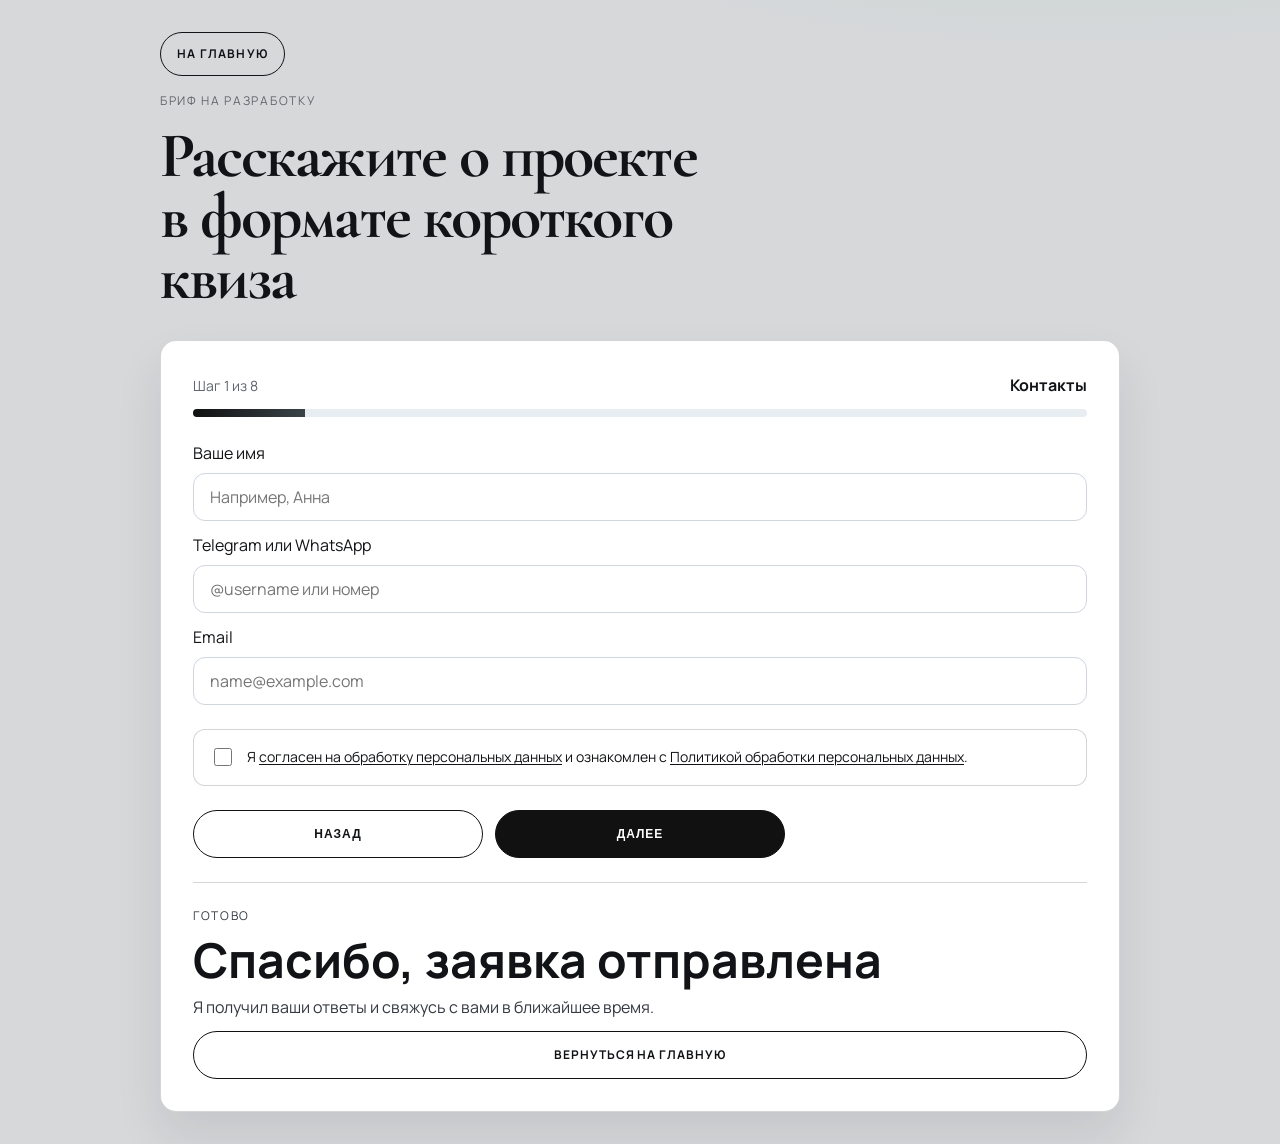
==== brief/index.html @ eeef804d "Update portfolio site system and legal pages" ====
﻿<!doctype html>
<html lang="ru">
  <head>
    <meta charset="UTF-8" />
    <meta name="viewport" content="width=device-width, initial-scale=1.0" />
    <title>Бриф на разработку сайта</title>
    <meta name="description" content="Онлайн-бриф на разработку сайта. Ответьте на несколько шагов и отправьте заявку." />
    <link rel="preconnect" href="https://fonts.googleapis.com" />
    <link rel="preconnect" href="https://fonts.gstatic.com" crossorigin />
    <link
      href="https://fonts.googleapis.com/css2?family=Cormorant+Garamond:wght@500;600;700&family=Manrope:wght@400;500;600;700;800&display=swap"
      rel="stylesheet"
    />
    <link rel="stylesheet" href="./brief.css" />
  </head>
  <body>
    <main class="brief-quiz">
      <header class="quiz-head">
        <a class="quiz-back-home" href="../index.html">На главную</a>
        <p class="quiz-kicker">Бриф на разработку</p>
        <h1>Расскажите о проекте в формате короткого квиза</h1>
      </header>

      <section class="quiz-card" aria-live="polite">
        <div class="quiz-progress-meta">
          <p id="quiz-step-label">Шаг 1 из 8</p>
          <p id="quiz-step-title">Контакты</p>
        </div>
        <div class="quiz-progress-track" role="progressbar" aria-valuemin="1" aria-valuemax="8" aria-valuenow="1" aria-label="Прогресс заполнения брифа">
          <div class="quiz-progress-fill" id="quiz-progress-fill"></div>
        </div>

        <form id="brief-quiz-form" novalidate>
          <fieldset class="quiz-step is-active" data-step="1" data-title="Контакты">
            <label>Ваше имя<input name="name" autocomplete="name" required placeholder="Например, Анна" /></label>
            <label>Telegram или WhatsApp<input name="messenger" required placeholder="@username или номер" /></label>
            <label>Email<input name="email" type="email" autocomplete="email" required placeholder="name@example.com" /></label>
          </fieldset>

          <fieldset class="quiz-step" data-step="2" data-title="Тип проекта">
            <p class="step-hint">Выберите формат, который нужен сейчас.</p>
            <label><input type="radio" name="projectType" value="Лендинг" required />Лендинг</label>
            <label><input type="radio" name="projectType" value="Корпоративный сайт" />Корпоративный сайт</label>
            <label><input type="radio" name="projectType" value="Интернет-магазин" />Интернет-магазин</label>
            <label><input type="radio" name="projectType" value="Презентация" />Презентация</label>
            <label><input type="radio" name="projectType" value="Другое" />Другое</label>
          </fieldset>

          <fieldset class="quiz-step" data-step="3" data-title="Описание бизнеса">
            <label>Чем занимаетесь?<textarea name="business" required placeholder="Коротко: ниша, аудитория, продукт, география"></textarea></label>
          </fieldset>

          <fieldset class="quiz-step" data-step="4" data-title="Стиль сайта">
            <p class="step-hint">Можно выбрать несколько направлений.</p>
            <label><input type="checkbox" name="style" value="Минимализм" />Минимализм</label>
            <label><input type="checkbox" name="style" value="Премиум" />Премиум</label>
            <label><input type="checkbox" name="style" value="Технологичный" />Технологичный</label>
            <label><input type="checkbox" name="style" value="Яркий креативный" />Яркий креативный</label>
            <label><input type="checkbox" name="style" value="Спокойный классический" />Спокойный классический</label>
          </fieldset>

          <fieldset class="quiz-step" data-step="5" data-title="Нужные функции">
            <p class="step-hint">Отметьте всё, что важно для запуска.</p>
            <label><input type="checkbox" name="features" value="Форма заявки" />Форма заявки</label>
            <label><input type="checkbox" name="features" value="Каталог" />Каталог товаров/услуг</label>
            <label><input type="checkbox" name="features" value="Блог" />Блог/новости</label>
            <label><input type="checkbox" name="features" value="Анимации" />Анимации и motion</label>
            <label><input type="checkbox" name="features" value="Интеграции" />Интеграции (CRM, мессенджеры, аналитика)</label>
          </fieldset>

          <fieldset class="quiz-step" data-step="6" data-title="Бюджет">
            <label><input type="radio" name="budget" value="До 50 000 ₽" required />До 50 000 ₽</label>
            <label><input type="radio" name="budget" value="50 000 – 100 000 ₽" />50 000 – 100 000 ₽</label>
            <label><input type="radio" name="budget" value="100 000 – 200 000 ₽" />100 000 – 200 000 ₽</label>
            <label><input type="radio" name="budget" value="200 000 ₽+" />200 000 ₽+</label>
          </fieldset>

          <fieldset class="quiz-step" data-step="7" data-title="Сроки">
            <label><input type="radio" name="deadline" value="Очень срочно (до 1 недели)" required />Очень срочно (до 1 недели)</label>
            <label><input type="radio" name="deadline" value="2–3 недели" />2–3 недели</label>
            <label><input type="radio" name="deadline" value="1–2 месяца" />1–2 месяца</label>
            <label><input type="radio" name="deadline" value="Гибко, без жёсткого дедлайна" />Гибко, без жёсткого дедлайна</label>
          </fieldset>

          <fieldset class="quiz-step" data-step="8" data-title="Комментарий">
            <label>Дополнительные детали<textarea name="comment" placeholder="Ссылки на референсы, пожелания, ограничения"></textarea></label>
          </fieldset>

          <div class="quiz-consent">
            <label class="quiz-consent-label">
              <input
                type="checkbox"
                id="quiz-consent"
                name="consent"
                required
                aria-describedby="quiz-consent-error"
              />
              <span>
                Я <a href="../personal-data-consent/">согласен на обработку персональных данных</a> и
                ознакомлен с <a href="../privacy/">Политикой обработки персональных данных</a>.
              </span>
            </label>
            <p class="quiz-consent-error" id="quiz-consent-error" hidden aria-live="polite">
              Чтобы отправить заявку, необходимо согласие на обработку персональных данных.
            </p>
          </div>

          <div class="quiz-actions">
            <button type="button" id="quiz-prev" class="quiz-btn secondary">Назад</button>
            <button type="button" id="quiz-next" class="quiz-btn primary">Далее</button>
            <button type="submit" id="quiz-submit" class="quiz-btn primary">Отправить заявку</button>
          </div>
        </form>

        <section class="quiz-success" id="quiz-success" hidden>
          <p class="quiz-success-tag">Готово</p>
          <h2>Спасибо, заявка отправлена</h2>
          <p>Я получил ваши ответы и свяжусь с вами в ближайшее время.</p>
          <a class="quiz-btn secondary" href="../index.html">Вернуться на главную</a>
        </section>
      </section>
    </main>

    <script src="./brief.js"></script>
  </body>
</html>
---- brief/brief.css ----
﻿:root {
  --space-1: 4px;
  --space-2: 8px;
  --space-3: 12px;
  --space-4: 16px;
  --space-5: 24px;
  --space-6: 32px;
  --space-7: 48px;
  --space-8: 64px;

  --radius-sm: 12px;
  --radius-md: 16px;
  --radius-pill: 999px;

  --color-bg: #d7d8da;
  --color-surface: #ffffff;
  --color-text: #111316;
  --color-muted: #60656e;
  --color-accent: #22b57d;
  --color-accent-hover: #1b8f64;
  --color-line: rgba(17, 17, 17, 0.18);
  --color-cta: #111111;
  --color-cta-hover: #1f2422;
  --color-cta-inverse: #ffffff;

  --container-max: 960px;
  --gutter: clamp(var(--space-4), 4vw, var(--space-8));

  --fs-xs: 12px;
  --fs-sm: 14px;
  --fs-body: 16px;
  --fs-h1: clamp(32px, 5.2vw, 64px);
  --fs-h2: clamp(28px, 4.2vw, 48px);
}

* {
  box-sizing: border-box;
}

body {
  margin: 0;
  background: var(--color-bg);
  color: var(--color-text);
  font-family: "Manrope", sans-serif;
  line-height: 1.5;
}

.brief-quiz {
  min-height: 100svh;
  padding: clamp(var(--space-5), 3vw, var(--space-6)) var(--gutter);
  display: grid;
  align-content: start;
  gap: var(--space-6);
  background:
    radial-gradient(1100px 420px at 85% -20%, rgba(90, 201, 170, 0.18), rgba(0, 0, 0, 0) 70%),
    radial-gradient(900px 360px at 12% -24%, rgba(61, 170, 141, 0.14), rgba(0, 0, 0, 0) 72%),
    var(--color-bg);
}

.quiz-head {
  width: min(var(--container-max), 100%);
  margin-inline: auto;
  display: grid;
  align-content: start;
  gap: var(--space-4);
}

.quiz-head h1 {
  margin: 0;
  max-width: 18ch;
  font-size: var(--fs-h1);
  line-height: 0.95;
  letter-spacing: -0.03em;
  font-weight: 700;
  font-family: "Cormorant Garamond", serif;
}

.quiz-kicker {
  margin: 0;
  text-transform: uppercase;
  letter-spacing: 0.14em;
  font-size: var(--fs-xs);
  color: var(--color-muted);
}

.quiz-back-home {
  display: inline-flex;
  align-items: center;
  width: fit-content;
  min-height: 44px;
  padding: 0 var(--space-4);
  border: 1px solid var(--color-text);
  border-radius: var(--radius-pill);
  color: var(--color-text);
  text-decoration: none;
  font-size: var(--fs-xs);
  font-weight: 700;
  letter-spacing: 0.1em;
  text-transform: uppercase;
}

.quiz-card {
  width: min(var(--container-max), 100%);
  margin-inline: auto;
  align-self: start;
  background: var(--color-surface);
  border: 1px solid var(--color-line);
  border-radius: var(--radius-md);
  padding: clamp(var(--space-5), 3vw, var(--space-6));
  box-shadow: 0 var(--space-5) var(--space-7) rgba(22, 24, 28, 0.09);
}

.quiz-progress-meta {
  display: flex;
  justify-content: space-between;
  align-items: center;
  gap: var(--space-3);
  flex-wrap: wrap;
}

.quiz-progress-meta p {
  margin: 0;
}

#quiz-step-label {
  color: var(--color-muted);
  font-size: var(--fs-sm);
}

#quiz-step-title {
  font-weight: 700;
  font-size: var(--fs-body);
}

.quiz-progress-track {
  margin-top: var(--space-3);
  height: var(--space-2);
  background: #e8edf2;
  border-radius: var(--radius-pill);
  overflow: hidden;
}

.quiz-progress-fill {
  width: 12.5%;
  height: 100%;
  background: linear-gradient(90deg, #111111 0%, #384347 100%);
  transition: width 320ms ease;
}

#brief-quiz-form {
  margin-top: var(--space-5);
}

.quiz-step {
  margin: 0;
  border: 0;
  padding: 0;
  display: none;
  gap: var(--space-3);
}

.quiz-step.is-active {
  display: grid;
}

.step-hint {
  margin: 0;
  color: var(--color-muted);
  font-size: var(--fs-body);
}

.quiz-step label {
  display: grid;
  gap: var(--space-2);
  font-size: var(--fs-body);
}

.quiz-step input[type="text"],
.quiz-step input[type="email"],
.quiz-step input:not([type]),
.quiz-step textarea {
  width: 100%;
  min-height: 48px;
  border-radius: var(--radius-sm);
  border: 1px solid #cfd5dd;
  background: #ffffff;
  padding: var(--space-3) var(--space-4);
  font-size: var(--fs-body);
  font-family: inherit;
  color: var(--color-text);
}

.quiz-step textarea {
  min-height: 128px;
  resize: vertical;
}

.quiz-step input[type="radio"],
.quiz-step input[type="checkbox"] {
  margin-right: var(--space-2);
  accent-color: var(--color-accent);
}

.quiz-consent {
  margin-top: var(--space-5);
  display: grid;
  gap: var(--space-2);
}

.quiz-consent-label {
  display: grid;
  grid-template-columns: auto minmax(0, 1fr);
  gap: var(--space-3);
  align-items: start;
  padding: var(--space-4);
  border: 1px solid var(--color-line);
  border-radius: var(--radius-sm);
  background: rgba(255, 255, 255, 0.76);
  color: var(--color-text);
  font-size: var(--fs-sm);
  line-height: 1.55;
}

.quiz-consent-label input[type="checkbox"] {
  width: 18px;
  height: 18px;
  margin-top: 2px;
  accent-color: var(--color-accent);
}

.quiz-consent-label a {
  color: inherit;
  text-decoration: underline;
  text-decoration-thickness: 1px;
  text-underline-offset: 2px;
}

.quiz-consent-error {
  margin: 0;
  color: #8b3f36;
  font-size: var(--fs-xs);
  line-height: 1.4;
}

.quiz-actions {
  margin-top: var(--space-5);
  display: grid;
  grid-template-columns: repeat(3, minmax(0, 1fr));
  gap: var(--space-3);
}

.quiz-btn {
  min-height: 48px;
  padding: 0 var(--space-4);
  border-radius: var(--radius-pill);
  border: 1px solid var(--color-cta);
  text-decoration: none;
  display: inline-flex;
  align-items: center;
  justify-content: center;
  cursor: pointer;
  font-size: var(--fs-xs);
  font-weight: 700;
  letter-spacing: 0.08em;
  text-transform: uppercase;
  transition: transform 250ms cubic-bezier(0.32, 0.72, 0, 1), background-color 250ms cubic-bezier(0.32, 0.72, 0, 1),
    color 250ms cubic-bezier(0.32, 0.72, 0, 1), border-color 250ms cubic-bezier(0.32, 0.72, 0, 1);
}

.quiz-btn.primary {
  background: var(--color-cta);
  color: var(--color-cta-inverse);
}

.quiz-btn.secondary {
  background: var(--color-surface);
  color: var(--color-text);
}

.quiz-btn:hover,
.quiz-btn:focus-visible {
  transform: translateY(-1px);
}

.quiz-btn.primary:hover,
.quiz-btn.primary:focus-visible {
  background: var(--color-cta-hover);
  border-color: var(--color-cta-hover);
}

#quiz-submit {
  display: none;
}

.quiz-success {
  margin-top: var(--space-5);
  border-top: 1px solid var(--color-line);
  padding-top: var(--space-5);
  display: grid;
  gap: var(--space-3);
}

.quiz-success-tag {
  margin: 0;
  color: var(--color-muted);
  text-transform: uppercase;
  font-size: var(--fs-xs);
  letter-spacing: 0.14em;
}

.quiz-success h2 {
  margin: 0;
  font-size: var(--fs-h2);
  line-height: 0.95;
}

.quiz-success p {
  margin: 0;
  color: #343841;
}

@media (max-width: 1024px) {
  .quiz-head h1 {
    max-width: 20ch;
  }

  .quiz-actions {
    grid-template-columns: 1fr 1fr;
  }

  #quiz-submit {
    grid-column: 1 / -1;
  }
}

@media (max-width: 768px) {
  .brief-quiz {
    padding-block: var(--space-5);
    gap: var(--space-5);
  }

  .quiz-head {
    gap: var(--space-3);
  }

  .quiz-head h1 {
    width: min(100%, 16ch);
    max-width: 16ch;
    font-size: clamp(24px, 7.8vw, 42px);
    line-height: 0.92;
  }

  .quiz-card {
    padding: var(--space-5);
  }

  .quiz-progress-meta {
    display: grid;
    grid-template-columns: 1fr;
    gap: var(--space-2);
    align-items: start;
  }

  #quiz-step-title {
    white-space: normal;
    overflow-wrap: anywhere;
  }

  .quiz-actions {
    grid-template-columns: 1fr;
  }

  .quiz-btn {
    width: 100%;
  }

  .quiz-consent-label {
    padding: var(--space-3);
  }
}

@media (max-width: 480px) {
  :root {
    --gutter: var(--space-4);
  }

  .quiz-step label,
  .step-hint,
  #quiz-step-title {
    font-size: 15px;
  }

  .quiz-step input[type="text"],
  .quiz-step input[type="email"],
  .quiz-step input:not([type]),
  .quiz-step textarea {
    padding-inline: var(--space-3);
  }

  .quiz-consent-label {
    grid-template-columns: 1fr;
  }
}

@media (max-width: 390px) {
  .quiz-card {
    padding: var(--space-4);
  }

  .quiz-back-home,
  .quiz-btn {
    font-size: 11px;
  }
}

@media (max-width: 360px) {
  .quiz-head h1 {
    font-size: clamp(24px, 9vw, 40px);
  }

  .quiz-step input[type="text"],
  .quiz-step input[type="email"],
  .quiz-step input:not([type]),
  .quiz-step textarea {
    font-size: 15px;
  }
}
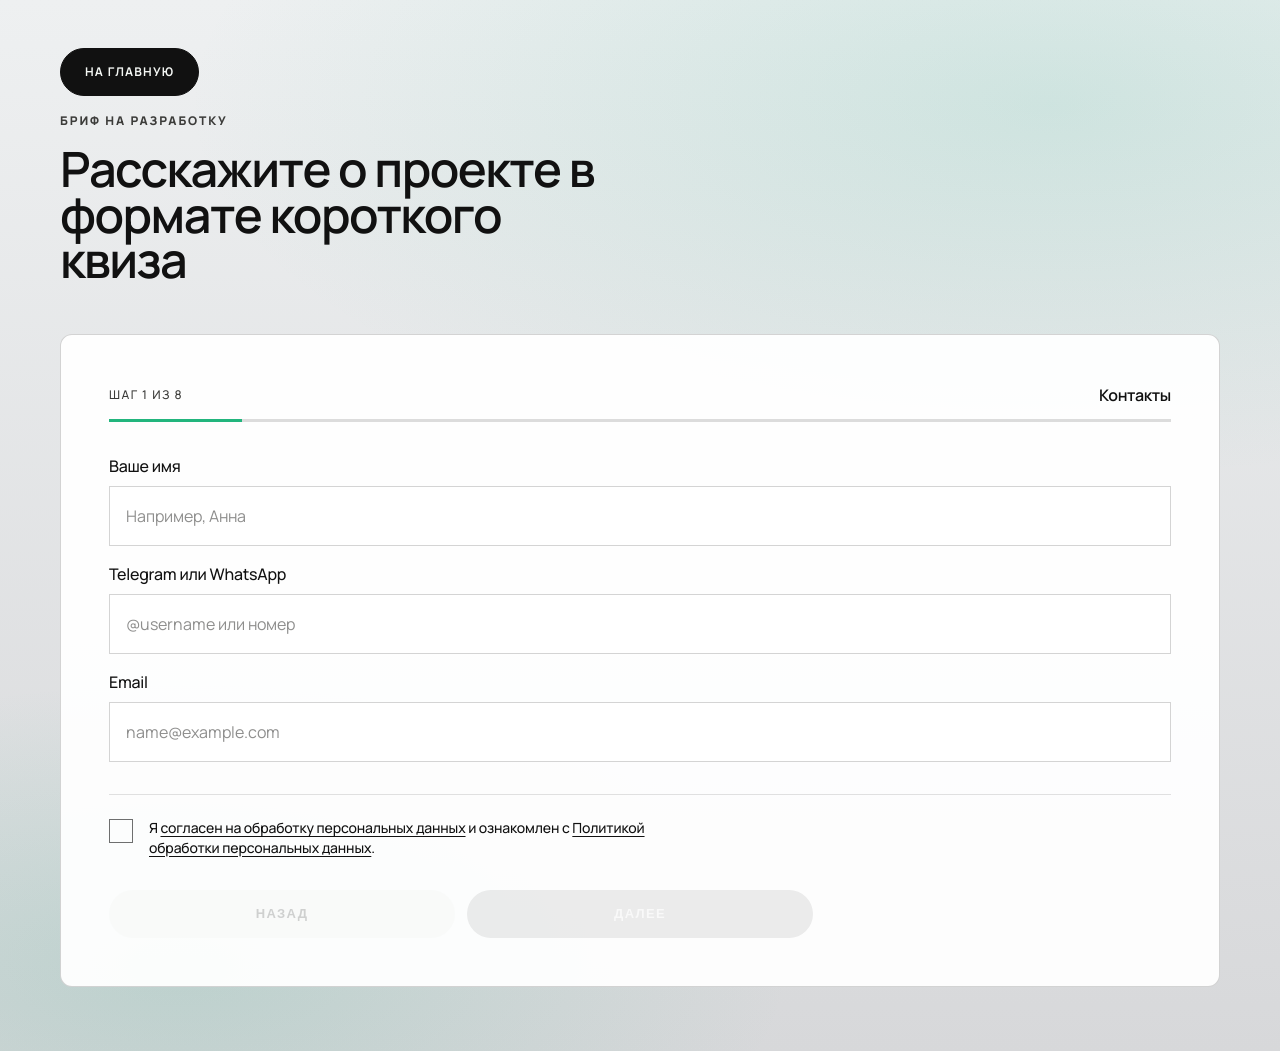
==== commit 599b9a6e: "Update portfolio pages and brief flow" ====
--- a/brief/index.html
+++ b/brief/index.html
@@ -31,6 +31,10 @@
         </div>
 
         <form id="brief-quiz-form" novalidate>
+          <input type="hidden" name="_subject" value="Новая заявка с квиза portfolio" />
+          <input type="hidden" name="_template" value="table" />
+          <input type="hidden" name="_captcha" value="false" />
+
           <fieldset class="quiz-step is-active" data-step="1" data-title="Контакты">
             <label>Ваше имя<input name="name" autocomplete="name" required placeholder="Например, Анна" /></label>
             <label>Telegram или WhatsApp<input name="messenger" required placeholder="@username или номер" /></label>
@@ -39,47 +43,167 @@
 
           <fieldset class="quiz-step" data-step="2" data-title="Тип проекта">
             <p class="step-hint">Выберите формат, который нужен сейчас.</p>
-            <label><input type="radio" name="projectType" value="Лендинг" required />Лендинг</label>
-            <label><input type="radio" name="projectType" value="Корпоративный сайт" />Корпоративный сайт</label>
-            <label><input type="radio" name="projectType" value="Интернет-магазин" />Интернет-магазин</label>
-            <label><input type="radio" name="projectType" value="Презентация" />Презентация</label>
-            <label><input type="radio" name="projectType" value="Другое" />Другое</label>
+            <label class="quiz-choice">
+              <input type="radio" name="projectType" value="Лендинг Старт" required />
+              <span class="quiz-choice-copy">
+                <span class="quiz-choice-title">Лендинг Старт</span>
+                <span class="quiz-choice-meta">3–5 раб. дней · от 25 000 ₽</span>
+              </span>
+            </label>
+            <label class="quiz-choice">
+              <input type="radio" name="projectType" value="Бренд Про" />
+              <span class="quiz-choice-copy">
+                <span class="quiz-choice-title">Бренд Про</span>
+                <span class="quiz-choice-meta">14–21 раб. день · от 65 000 ₽</span>
+              </span>
+            </label>
+            <label class="quiz-choice">
+              <input type="radio" name="projectType" value="Интернет-магазин" />
+              <span class="quiz-choice-copy">
+                <span class="quiz-choice-title">Интернет-магазин</span>
+                <span class="quiz-choice-meta">14–30 раб. дней · от 95 000 ₽</span>
+              </span>
+            </label>
+            <label class="quiz-choice">
+              <input type="radio" name="projectType" value="Презентация" />
+              <span class="quiz-choice-copy">
+                <span class="quiz-choice-title">Презентация</span>
+                <span class="quiz-choice-meta">1–3 раб. дня · от 15 000 ₽</span>
+              </span>
+            </label>
+            <label class="quiz-choice">
+              <input type="radio" name="projectType" value="Техподдержка сайта" />
+              <span class="quiz-choice-copy">
+                <span class="quiz-choice-title">Техподдержка сайта</span>
+                <span class="quiz-choice-meta">ежемесячно · от 3 000 ₽</span>
+              </span>
+            </label>
           </fieldset>
 
           <fieldset class="quiz-step" data-step="3" data-title="Описание бизнеса">
             <label>Чем занимаетесь?<textarea name="business" required placeholder="Коротко: ниша, аудитория, продукт, география"></textarea></label>
+            <div class="quiz-upload">
+              <input
+                class="quiz-file-input"
+                type="file"
+                id="quiz-brand-file"
+                name="brandFile"
+                accept=".doc,.docx,.txt,.rtf,.pdf,image/*"
+              />
+              <div class="quiz-upload-row">
+                <label class="quiz-upload-trigger" for="quiz-brand-file">Прикрепить файл</label>
+                <button class="quiz-upload-reset" id="quiz-brand-file-reset" type="button" hidden>Убрать</button>
+              </div>
+              <div class="quiz-upload-meta">
+                <p class="quiz-upload-name" id="quiz-brand-file-name">Можно приложить логотип, бренд-гайд, референс, Word-файл или изображение.</p>
+                <p class="quiz-upload-hint" id="quiz-brand-file-hint">Файл добавится к заявке. Если обновить страницу, его нужно будет выбрать заново.</p>
+              </div>
+            </div>
           </fieldset>
 
           <fieldset class="quiz-step" data-step="4" data-title="Стиль сайта">
             <p class="step-hint">Можно выбрать несколько направлений.</p>
-            <label><input type="checkbox" name="style" value="Минимализм" />Минимализм</label>
-            <label><input type="checkbox" name="style" value="Премиум" />Премиум</label>
-            <label><input type="checkbox" name="style" value="Технологичный" />Технологичный</label>
-            <label><input type="checkbox" name="style" value="Яркий креативный" />Яркий креативный</label>
-            <label><input type="checkbox" name="style" value="Спокойный классический" />Спокойный классический</label>
+            <label class="quiz-choice"><input type="checkbox" name="style" value="Минимализм" />Минимализм</label>
+            <label class="quiz-choice"><input type="checkbox" name="style" value="Премиум" />Премиум</label>
+            <label class="quiz-choice"><input type="checkbox" name="style" value="Технологичный" />Технологичный</label>
+            <label class="quiz-choice"><input type="checkbox" name="style" value="Яркий креативный" />Яркий креативный</label>
+            <label class="quiz-choice"><input type="checkbox" name="style" value="Спокойный классический" />Спокойный классический</label>
           </fieldset>
 
           <fieldset class="quiz-step" data-step="5" data-title="Нужные функции">
             <p class="step-hint">Отметьте всё, что важно для запуска.</p>
-            <label><input type="checkbox" name="features" value="Форма заявки" />Форма заявки</label>
-            <label><input type="checkbox" name="features" value="Каталог" />Каталог товаров/услуг</label>
-            <label><input type="checkbox" name="features" value="Блог" />Блог/новости</label>
-            <label><input type="checkbox" name="features" value="Анимации" />Анимации и motion</label>
-            <label><input type="checkbox" name="features" value="Интеграции" />Интеграции (CRM, мессенджеры, аналитика)</label>
+            <label class="quiz-choice"><input type="checkbox" name="features" value="Форма заявки" />Форма заявки</label>
+            <label class="quiz-choice"><input type="checkbox" name="features" value="Каталог" />Каталог товаров/услуг</label>
+            <label class="quiz-choice"><input type="checkbox" name="features" value="Блог" />Блог/новости</label>
+            <label class="quiz-choice"><input type="checkbox" name="features" value="Анимации" />Анимации и motion</label>
+            <label class="quiz-choice">
+              <input type="checkbox" name="features" value="__custom__" id="quiz-feature-custom-toggle" />
+              <span class="quiz-choice-copy">
+                <span class="quiz-choice-title">Напишите что-то своё</span>
+                <span class="quiz-choice-meta">Если нужна нестандартная функция</span>
+              </span>
+            </label>
+            <div class="quiz-custom-field" id="quiz-feature-custom-field">
+              <label class="quiz-custom-field-label" for="quiz-feature-custom">Что именно нужно?</label>
+              <textarea
+                id="quiz-feature-custom"
+                name="featureCustom"
+                rows="3"
+                placeholder="Например: личный кабинет, калькулятор, запись в календарь"
+                disabled
+              ></textarea>
+            </div>
           </fieldset>
 
           <fieldset class="quiz-step" data-step="6" data-title="Бюджет">
-            <label><input type="radio" name="budget" value="До 50 000 ₽" required />До 50 000 ₽</label>
-            <label><input type="radio" name="budget" value="50 000 – 100 000 ₽" />50 000 – 100 000 ₽</label>
-            <label><input type="radio" name="budget" value="100 000 – 200 000 ₽" />100 000 – 200 000 ₽</label>
-            <label><input type="radio" name="budget" value="200 000 ₽+" />200 000 ₽+</label>
+            <p class="step-hint">Выберите пакетную цену с главной страницы или поставьте свой бюджет вручную.</p>
+            <label class="quiz-choice">
+              <input type="radio" name="budget" value="от 3 000 ₽" required />
+              <span class="quiz-choice-copy">
+                <span class="quiz-choice-title">от 3 000 ₽</span>
+                <span class="quiz-choice-meta">Техподдержка сайта, мелкие правки и сопровождение</span>
+              </span>
+            </label>
+            <label class="quiz-choice">
+              <input type="radio" name="budget" value="от 15 000 ₽" />
+              <span class="quiz-choice-copy">
+                <span class="quiz-choice-title">от 15 000 ₽</span>
+                <span class="quiz-choice-meta">Презентация: структура, визуальная подача, оформление слайдов</span>
+              </span>
+            </label>
+            <label class="quiz-choice">
+              <input type="radio" name="budget" value="от 25 000 ₽" />
+              <span class="quiz-choice-copy">
+                <span class="quiz-choice-title">от 25 000 ₽</span>
+                <span class="quiz-choice-meta">Лендинг Старт: базовая структура, дизайн и быстрый запуск</span>
+              </span>
+            </label>
+            <label class="quiz-choice">
+              <input type="radio" name="budget" value="от 65 000 ₽" />
+              <span class="quiz-choice-copy">
+                <span class="quiz-choice-title">от 65 000 ₽</span>
+                <span class="quiz-choice-meta">Бренд Про: премиальная подача, визуальная система, motion-акценты</span>
+              </span>
+            </label>
+            <label class="quiz-choice">
+              <input type="radio" name="budget" value="от 95 000 ₽" />
+              <span class="quiz-choice-copy">
+                <span class="quiz-choice-title">от 95 000 ₽</span>
+                <span class="quiz-choice-meta">Интернет-магазин: каталог, карточки, корзина и форма заказа</span>
+              </span>
+            </label>
+            <label class="quiz-choice">
+              <input type="radio" name="budget" value="__custom__" id="quiz-budget-custom-toggle" />
+              <span class="quiz-choice-copy">
+                <span class="quiz-choice-title">Свой бюджет</span>
+                <span class="quiz-choice-meta">Поставьте удобную сумму сами</span>
+              </span>
+            </label>
+            <div class="quiz-budget-field" id="quiz-budget-field" aria-live="polite">
+              <div class="quiz-budget-head">
+                <span class="quiz-custom-field-label">Ваш бюджет</span>
+                <strong id="quiz-budget-value">65 000 ₽</strong>
+              </div>
+              <label class="quiz-budget-range-wrap" for="quiz-budget-range">
+                <span class="quiz-custom-field-label">Выберите сумму на ползунке</span>
+                <input
+                  type="range"
+                  id="quiz-budget-range"
+                  min="3000"
+                  max="500000"
+                  step="5000"
+                  value="65000"
+                  disabled
+                />
+              </label>
+            </div>
           </fieldset>
 
           <fieldset class="quiz-step" data-step="7" data-title="Сроки">
-            <label><input type="radio" name="deadline" value="Очень срочно (до 1 недели)" required />Очень срочно (до 1 недели)</label>
-            <label><input type="radio" name="deadline" value="2–3 недели" />2–3 недели</label>
-            <label><input type="radio" name="deadline" value="1–2 месяца" />1–2 месяца</label>
-            <label><input type="radio" name="deadline" value="Гибко, без жёсткого дедлайна" />Гибко, без жёсткого дедлайна</label>
+            <label class="quiz-choice"><input type="radio" name="deadline" value="Очень срочно (до 1 недели)" required />Очень срочно (до 1 недели)</label>
+            <label class="quiz-choice"><input type="radio" name="deadline" value="2–3 недели" />2–3 недели</label>
+            <label class="quiz-choice"><input type="radio" name="deadline" value="1–2 месяца" />1–2 месяца</label>
+            <label class="quiz-choice"><input type="radio" name="deadline" value="Гибко, без жёсткого дедлайна" />Гибко, без жёсткого дедлайна</label>
           </fieldset>
 
           <fieldset class="quiz-step" data-step="8" data-title="Комментарий">
--- a/brief/brief.css
+++ b/brief/brief.css
@@ -1,4 +1,4 @@
-﻿:root {
+:root {
   --space-1: 4px;
   --space-2: 8px;
   --space-3: 12px;
@@ -7,107 +7,155 @@
   --space-6: 32px;
   --space-7: 48px;
   --space-8: 64px;
-
-  --radius-sm: 12px;
-  --radius-md: 16px;
-  --radius-pill: 999px;
-
-  --color-bg: #d7d8da;
+  --space-9: 80px;
+
+  --color-bg-page: #d7d8da;
   --color-surface: #ffffff;
-  --color-text: #111316;
-  --color-muted: #60656e;
+  --color-surface-dark: #0d0f10;
+  --color-hero: #050807;
+  --color-text: #111111;
+  --color-text-soft: #3c3c3a;
+  --color-text-inverse: #f3f6f3;
+  --color-border: rgba(17, 17, 17, 0.18);
   --color-accent: #22b57d;
   --color-accent-hover: #1b8f64;
-  --color-line: rgba(17, 17, 17, 0.18);
+  --color-accent-rgb: 34, 181, 125;
   --color-cta: #111111;
   --color-cta-hover: #1f2422;
-  --color-cta-inverse: #ffffff;
-
-  --container-max: 960px;
+
+  --page: var(--color-bg-page);
+  --paper: var(--color-surface);
+  --hero: var(--color-hero);
+  --ink: var(--color-text);
+  --ink-soft: var(--color-text-soft);
+  --accent: var(--color-accent);
+
+  --container-max: 1440px;
+  --quiz-max: 1160px;
   --gutter: clamp(var(--space-4), 4vw, var(--space-8));
-
-  --fs-xs: 12px;
-  --fs-sm: 14px;
-  --fs-body: 16px;
-  --fs-h1: clamp(32px, 5.2vw, 64px);
-  --fs-h2: clamp(28px, 4.2vw, 48px);
+  --touch-min: 44px;
+
+  --fs-1: 12px;
+  --fs-2: clamp(16px, 1.2vw, 20px);
+  --fs-3: clamp(24px, 2.2vw, 36px);
+  --fs-4: clamp(32px, 4.8vw, 64px);
+  --fs-5: clamp(48px, 8.6vw, 80px);
+  --fs-section-title: clamp(3rem, 3.8vw, 64px);
+  --ff-section-title: "Manrope", sans-serif;
+  --section-title-leading: 0.94;
+  --section-title-tracking: -0.032em;
+  --section-title-weight: 600;
 }
 
 * {
   box-sizing: border-box;
 }
 
+html {
+  scroll-behavior: smooth;
+  overflow-x: clip;
+}
+
 body {
   margin: 0;
-  background: var(--color-bg);
-  color: var(--color-text);
+  background:
+    radial-gradient(1200px 520px at 82% 10%, rgba(72, 182, 154, 0.18), rgba(0, 0, 0, 0) 72%),
+    radial-gradient(900px 420px at 14% 92%, rgba(61, 170, 141, 0.18), rgba(0, 0, 0, 0) 68%),
+    linear-gradient(180deg, #eef0f1 0%, var(--page) 100%);
+  color: var(--ink);
+  width: 100%;
+  max-width: 100%;
+  overflow-x: clip;
   font-family: "Manrope", sans-serif;
+  font-weight: 500;
   line-height: 1.5;
+  -webkit-font-smoothing: antialiased;
+  text-rendering: geometricPrecision;
+}
+
+a,
+button {
+  touch-action: manipulation;
+}
+
+a:focus-visible,
+button:focus-visible,
+input:focus-visible,
+textarea:focus-visible {
+  outline: 2px solid currentColor;
+  outline-offset: 3px;
+}
+
+[hidden] {
+  display: none !important;
 }
 
 .brief-quiz {
   min-height: 100svh;
-  padding: clamp(var(--space-5), 3vw, var(--space-6)) var(--gutter);
+  padding: clamp(var(--space-5), 4vw, var(--space-7)) var(--gutter) var(--space-8);
   display: grid;
   align-content: start;
-  gap: var(--space-6);
-  background:
-    radial-gradient(1100px 420px at 85% -20%, rgba(90, 201, 170, 0.18), rgba(0, 0, 0, 0) 70%),
-    radial-gradient(900px 360px at 12% -24%, rgba(61, 170, 141, 0.14), rgba(0, 0, 0, 0) 72%),
-    var(--color-bg);
+  gap: clamp(var(--space-6), 4vw, var(--space-8));
 }
 
 .quiz-head {
-  width: min(var(--container-max), 100%);
+  width: min(var(--quiz-max), 100%);
   margin-inline: auto;
   display: grid;
-  align-content: start;
   gap: var(--space-4);
-}
-
-.quiz-head h1 {
-  margin: 0;
-  max-width: 18ch;
-  font-size: var(--fs-h1);
-  line-height: 0.95;
-  letter-spacing: -0.03em;
-  font-weight: 700;
-  font-family: "Cormorant Garamond", serif;
-}
-
-.quiz-kicker {
-  margin: 0;
-  text-transform: uppercase;
-  letter-spacing: 0.14em;
-  font-size: var(--fs-xs);
-  color: var(--color-muted);
 }
 
 .quiz-back-home {
   display: inline-flex;
   align-items: center;
+  justify-content: center;
   width: fit-content;
-  min-height: 44px;
-  padding: 0 var(--space-4);
-  border: 1px solid var(--color-text);
-  border-radius: var(--radius-pill);
-  color: var(--color-text);
+  min-height: 48px;
+  padding: 0 var(--space-5);
+  border: 1px solid var(--color-cta);
+  border-radius: 999px;
+  color: var(--color-text-inverse);
+  background: var(--color-cta);
   text-decoration: none;
-  font-size: var(--fs-xs);
+  text-transform: uppercase;
+  letter-spacing: 0.1em;
+  font-size: var(--fs-1);
   font-weight: 700;
-  letter-spacing: 0.1em;
+}
+
+.quiz-back-home:hover,
+.quiz-back-home:focus-visible {
+  background: var(--color-cta-hover);
+  border-color: var(--color-cta-hover);
+}
+
+.quiz-kicker {
+  margin: 0;
+  color: var(--ink-soft);
   text-transform: uppercase;
+  letter-spacing: 0.16em;
+  font-size: var(--fs-1);
+  font-weight: 800;
+}
+
+.quiz-head h1 {
+  margin: 0;
+  max-width: 18ch;
+  font-family: var(--ff-section-title);
+  font-size: var(--fs-section-title);
+  line-height: var(--section-title-leading);
+  letter-spacing: var(--section-title-tracking);
+  font-weight: var(--section-title-weight);
+  text-transform: none;
 }
 
 .quiz-card {
-  width: min(var(--container-max), 100%);
+  width: min(var(--quiz-max), 100%);
   margin-inline: auto;
-  align-self: start;
-  background: var(--color-surface);
-  border: 1px solid var(--color-line);
-  border-radius: var(--radius-md);
-  padding: clamp(var(--space-5), 3vw, var(--space-6));
-  box-shadow: 0 var(--space-5) var(--space-7) rgba(22, 24, 28, 0.09);
+  padding: clamp(var(--space-5), 4vw, var(--space-7));
+  border: 1px solid var(--color-border);
+  border-radius: 12px;
+  background: rgba(255, 255, 255, 0.94);
 }
 
 .quiz-progress-meta {
@@ -115,7 +163,6 @@
   justify-content: space-between;
   align-items: center;
   gap: var(--space-3);
-  flex-wrap: wrap;
 }
 
 .quiz-progress-meta p {
@@ -123,32 +170,34 @@
 }
 
 #quiz-step-label {
-  color: var(--color-muted);
-  font-size: var(--fs-sm);
+  color: var(--ink-soft);
+  font-size: var(--fs-1);
+  letter-spacing: 0.12em;
+  text-transform: uppercase;
 }
 
 #quiz-step-title {
-  font-weight: 700;
-  font-size: var(--fs-body);
+  font-size: var(--fs-2);
+  font-weight: 600;
+  letter-spacing: -0.02em;
 }
 
 .quiz-progress-track {
   margin-top: var(--space-3);
-  height: var(--space-2);
-  background: #e8edf2;
-  border-radius: var(--radius-pill);
+  height: 3px;
+  background: rgba(17, 17, 17, 0.14);
   overflow: hidden;
 }
 
 .quiz-progress-fill {
   width: 12.5%;
   height: 100%;
-  background: linear-gradient(90deg, #111111 0%, #384347 100%);
-  transition: width 320ms ease;
+  background: var(--color-accent);
+  transition: width 320ms cubic-bezier(0.32, 0.72, 0, 1);
 }
 
 #brief-quiz-form {
-  margin-top: var(--space-5);
+  margin-top: var(--space-6);
 }
 
 .quiz-step {
@@ -156,7 +205,7 @@
   border: 0;
   padding: 0;
   display: none;
-  gap: var(--space-3);
+  gap: var(--space-4);
 }
 
 .quiz-step.is-active {
@@ -164,15 +213,18 @@
 }
 
 .step-hint {
-  margin: 0;
-  color: var(--color-muted);
-  font-size: var(--fs-body);
-}
-
-.quiz-step label {
+  margin: 0 0 var(--space-2);
+  color: var(--ink-soft);
+  font-size: var(--fs-2);
+  max-width: 44ch;
+}
+
+.quiz-step > label {
   display: grid;
   gap: var(--space-2);
-  font-size: var(--fs-body);
+  font-size: var(--fs-2);
+  font-weight: 500;
+  letter-spacing: -0.015em;
 }
 
 .quiz-step input[type="text"],
@@ -180,70 +232,340 @@
 .quiz-step input:not([type]),
 .quiz-step textarea {
   width: 100%;
-  min-height: 48px;
-  border-radius: var(--radius-sm);
-  border: 1px solid #cfd5dd;
+  min-height: 60px;
+  border: 1px solid rgba(17, 17, 17, 0.18);
+  background: rgba(255, 255, 255, 0.9);
+  padding: 0 var(--space-4);
+  font-size: var(--fs-2);
+  font-family: inherit;
+  color: var(--ink);
+  box-shadow: none;
+  appearance: none;
+}
+
+.quiz-step textarea {
+  min-height: 180px;
+  padding-block: var(--space-4);
+  resize: vertical;
+}
+
+.quiz-upload {
+  display: grid;
+  gap: var(--space-3);
+  margin-top: var(--space-4);
+  padding-top: var(--space-4);
+  border-top: 1px solid rgba(17, 17, 17, 0.12);
+}
+
+.quiz-file-input {
+  position: absolute;
+  width: 1px;
+  height: 1px;
+  padding: 0;
+  margin: -1px;
+  overflow: hidden;
+  clip: rect(0, 0, 0, 0);
+  white-space: nowrap;
+  border: 0;
+}
+
+.quiz-upload-row {
+  display: flex;
+  flex-wrap: wrap;
+  gap: var(--space-3);
+  align-items: center;
+}
+
+.quiz-upload-trigger,
+.quiz-upload-reset {
+  display: inline-flex;
+  align-items: center;
+  justify-content: center;
+  min-height: 44px;
+  padding: 0 var(--space-4);
+  border-radius: 999px;
+  border: none;
+  background: #f3f6f3;
+  color: #151515;
+  font-size: 12px;
+  line-height: 1;
+  font-weight: 700;
+  letter-spacing: 0.1em;
+  text-transform: uppercase;
+  cursor: pointer;
+  transition:
+    transform 400ms cubic-bezier(0.32, 0.72, 0, 1),
+    background-color 220ms cubic-bezier(0.32, 0.72, 0, 1),
+    color 220ms cubic-bezier(0.32, 0.72, 0, 1),
+    opacity 220ms ease;
+}
+
+.quiz-upload-trigger:hover,
+.quiz-upload-trigger:focus-visible,
+.quiz-upload-reset:hover,
+.quiz-upload-reset:focus-visible {
+  transform: translateY(-2px);
   background: #ffffff;
-  padding: var(--space-3) var(--space-4);
-  font-size: var(--fs-body);
-  font-family: inherit;
-  color: var(--color-text);
-}
-
-.quiz-step textarea {
-  min-height: 128px;
+}
+
+.quiz-upload-reset {
+  background: rgba(17, 17, 17, 0.08);
+}
+
+.quiz-upload-meta {
+  display: grid;
+  gap: 6px;
+}
+
+.quiz-upload-name,
+.quiz-upload-hint {
+  margin: 0;
+}
+
+.quiz-upload-name {
+  color: var(--ink);
+  font-size: 15px;
+  line-height: 1.4;
+}
+
+.quiz-upload-hint {
+  color: var(--ink-soft);
+  font-size: 12px;
+  line-height: 1.45;
+  letter-spacing: 0.04em;
+}
+
+.quiz-step input::placeholder,
+.quiz-step textarea::placeholder {
+  color: rgba(60, 60, 58, 0.58);
+}
+
+.quiz-choice {
+  display: grid;
+  grid-template-columns: 34px minmax(0, 1fr);
+  align-items: center;
+  gap: var(--space-4);
+  padding: var(--space-4) var(--space-4) var(--space-4) var(--space-3);
+  border-top: 1px solid rgba(17, 17, 17, 0.12);
+  cursor: pointer;
+  transition: background-color 180ms ease, border-color 180ms ease;
+}
+
+.quiz-choice.is-selected {
+  background: rgba(17, 17, 17, 0.035);
+}
+
+.quiz-choice-copy {
+  display: grid;
+  gap: 2px;
+}
+
+.quiz-choice-title {
+  color: var(--ink);
+  font-size: var(--fs-2);
+  font-weight: 600;
+  letter-spacing: -0.02em;
+}
+
+.quiz-choice-meta {
+  color: var(--ink-soft);
+  font-size: var(--fs-1);
+  letter-spacing: 0.1em;
+  text-transform: uppercase;
+}
+
+.quiz-choice:last-child {
+  border-bottom: 1px solid rgba(17, 17, 17, 0.12);
+}
+
+.quiz-choice input[type="radio"],
+.quiz-choice input[type="checkbox"],
+.quiz-consent-label input[type="checkbox"] {
+  appearance: none;
+  margin: 0;
+  width: 24px;
+  height: 24px;
+  border: 1.5px solid rgba(17, 17, 17, 0.6);
+  background: transparent;
+  position: relative;
+  flex: 0 0 auto;
+}
+
+.quiz-choice input[type="radio"] {
+  border-radius: 999px;
+}
+
+.quiz-choice input[type="checkbox"],
+.quiz-consent-label input[type="checkbox"] {
+  border-radius: 0;
+}
+
+.quiz-choice input[type="radio"]::after,
+.quiz-choice input[type="checkbox"]::after,
+.quiz-consent-label input[type="checkbox"]::after {
+  content: "";
+  position: absolute;
+  inset: 50%;
+  width: 12px;
+  height: 12px;
+  background: var(--ink);
+  transform: translate(-50%, -50%) scale(0);
+  transition: transform 180ms ease;
+}
+
+.quiz-choice input[type="radio"]::after {
+  border-radius: 999px;
+}
+
+.quiz-choice input[type="checkbox"]::after,
+.quiz-consent-label input[type="checkbox"]::after {
+  width: 11px;
+  height: 11px;
+  border-radius: 0;
+}
+
+.quiz-choice input:checked::after,
+.quiz-consent-label input:checked::after {
+  transform: translate(-50%, -50%) scale(1);
+}
+
+.quiz-choice:hover {
+  background: rgba(17, 17, 17, 0.025);
+}
+
+.quiz-custom-field {
+  display: grid;
+  gap: var(--space-3);
+  padding: 0 0 var(--space-5) 50px;
+  border-bottom: 1px solid rgba(17, 17, 17, 0.12);
+  opacity: 0;
+  max-height: 0;
+  overflow: hidden;
+  pointer-events: none;
+  transition:
+    opacity 220ms ease,
+    max-height 260ms cubic-bezier(0.32, 0.72, 0, 1),
+    padding-top 220ms ease,
+    padding-bottom 220ms ease;
+}
+
+.quiz-choice:has(#quiz-feature-custom-toggle:checked) + .quiz-custom-field,
+.quiz-custom-field.is-visible {
+  opacity: 1;
+  max-height: 220px;
+  padding-top: var(--space-2);
+  pointer-events: auto;
+}
+
+.quiz-custom-field-label {
+  color: var(--ink-soft);
+  font-size: var(--fs-1);
+  letter-spacing: 0.1em;
+  text-transform: uppercase;
+}
+
+.quiz-custom-field textarea {
+  width: 100%;
+  min-height: 104px;
   resize: vertical;
 }
 
-.quiz-step input[type="radio"],
-.quiz-step input[type="checkbox"] {
-  margin-right: var(--space-2);
+.quiz-custom-field textarea:disabled {
+  opacity: 0.56;
+}
+
+.quiz-budget-field {
+  display: grid;
+  gap: var(--space-3);
+  padding: 0 0 var(--space-5) 50px;
+  border-bottom: 1px solid rgba(17, 17, 17, 0.12);
+  opacity: 0;
+  max-height: 0;
+  overflow: hidden;
+  pointer-events: none;
+  transition:
+    opacity 220ms ease,
+    max-height 280ms cubic-bezier(0.32, 0.72, 0, 1),
+    padding-top 220ms ease;
+}
+
+.quiz-choice.is-selected + .quiz-budget-field,
+.quiz-choice:has(#quiz-budget-custom-toggle:checked) + .quiz-budget-field,
+.quiz-budget-field.is-visible {
+  opacity: 1;
+  max-height: 220px;
+  padding-top: var(--space-3);
+  pointer-events: auto;
+}
+
+.quiz-budget-head {
+  display: flex;
+  align-items: baseline;
+  justify-content: space-between;
+  gap: var(--space-3);
+}
+
+.quiz-budget-head strong {
+  font-size: clamp(1.35rem, 2.4vw, 2rem);
+  line-height: 1;
+  letter-spacing: -0.03em;
+  font-weight: 700;
+}
+
+.quiz-budget-field input[type="range"] {
+  width: 100%;
+  margin: 0;
   accent-color: var(--color-accent);
 }
 
+.quiz-budget-range-wrap {
+  display: grid;
+  gap: var(--space-2);
+}
+
+.quiz-budget-field input[type="range"]:disabled {
+  opacity: 0.56;
+}
+
 .quiz-consent {
-  margin-top: var(--space-5);
-  display: grid;
-  gap: var(--space-2);
+  margin-top: var(--space-6);
+  display: grid;
+  gap: var(--space-3);
+  padding-top: var(--space-5);
+  border-top: 1px solid rgba(17, 17, 17, 0.12);
 }
 
 .quiz-consent-label {
   display: grid;
-  grid-template-columns: auto minmax(0, 1fr);
-  gap: var(--space-3);
+  grid-template-columns: 24px minmax(0, 1fr);
+  gap: var(--space-4);
   align-items: start;
-  padding: var(--space-4);
-  border: 1px solid var(--color-line);
-  border-radius: var(--radius-sm);
-  background: rgba(255, 255, 255, 0.76);
-  color: var(--color-text);
-  font-size: var(--fs-sm);
-  line-height: 1.55;
-}
-
-.quiz-consent-label input[type="checkbox"] {
-  width: 18px;
-  height: 18px;
-  margin-top: 2px;
-  accent-color: var(--color-accent);
+  color: var(--ink);
+  font-size: 14px;
+  line-height: 1.38;
+  letter-spacing: -0.01em;
+}
+
+.quiz-consent-label span {
+  max-width: 62ch;
 }
 
 .quiz-consent-label a {
   color: inherit;
   text-decoration: underline;
   text-decoration-thickness: 1px;
-  text-underline-offset: 2px;
+  text-underline-offset: 3px;
 }
 
 .quiz-consent-error {
   margin: 0;
   color: #8b3f36;
-  font-size: var(--fs-xs);
-  line-height: 1.4;
+  font-size: var(--fs-1);
+  line-height: 1.45;
 }
 
 .quiz-actions {
-  margin-top: var(--space-5);
+  margin-top: var(--space-6);
   display: grid;
   grid-template-columns: repeat(3, minmax(0, 1fr));
   gap: var(--space-3);
@@ -251,41 +573,61 @@
 
 .quiz-btn {
   min-height: 48px;
-  padding: 0 var(--space-4);
-  border-radius: var(--radius-pill);
-  border: 1px solid var(--color-cta);
+  padding: 0 var(--space-5);
+  border: none;
+  border-radius: 999px;
+  background: #f3f6f3;
+  color: #151515;
   text-decoration: none;
   display: inline-flex;
   align-items: center;
   justify-content: center;
   cursor: pointer;
-  font-size: var(--fs-xs);
+  font-size: 13px;
+  line-height: 1;
   font-weight: 700;
-  letter-spacing: 0.08em;
+  letter-spacing: 0.1em;
   text-transform: uppercase;
-  transition: transform 250ms cubic-bezier(0.32, 0.72, 0, 1), background-color 250ms cubic-bezier(0.32, 0.72, 0, 1),
-    color 250ms cubic-bezier(0.32, 0.72, 0, 1), border-color 250ms cubic-bezier(0.32, 0.72, 0, 1);
+  transition:
+    transform 500ms cubic-bezier(0.32, 0.72, 0, 1),
+    opacity 500ms cubic-bezier(0.32, 0.72, 0, 1),
+    background-color 220ms cubic-bezier(0.32, 0.72, 0, 1),
+    color 220ms cubic-bezier(0.32, 0.72, 0, 1);
 }
 
 .quiz-btn.primary {
   background: var(--color-cta);
-  color: var(--color-cta-inverse);
+  color: var(--color-text-inverse);
 }
 
 .quiz-btn.secondary {
-  background: var(--color-surface);
-  color: var(--color-text);
-}
-
-.quiz-btn:hover,
-.quiz-btn:focus-visible {
-  transform: translateY(-1px);
+  background: #f3f6f3;
+  color: #151515;
 }
 
 .quiz-btn.primary:hover,
 .quiz-btn.primary:focus-visible {
   background: var(--color-cta-hover);
-  border-color: var(--color-cta-hover);
+  transform: translateY(-2px);
+}
+
+.quiz-btn.secondary:hover,
+.quiz-btn.secondary:focus-visible {
+  background: #ffffff;
+  transform: translateY(-2px);
+}
+
+.quiz-btn:disabled {
+  cursor: default;
+  opacity: 0.42;
+  transform: none;
+  background: rgba(243, 246, 243, 0.72);
+  color: rgba(21, 21, 21, 0.44);
+}
+
+.quiz-btn.primary:disabled {
+  background: rgba(17, 17, 17, 0.18);
+  color: rgba(255, 255, 255, 0.76);
 }
 
 #quiz-submit {
@@ -293,35 +635,45 @@
 }
 
 .quiz-success {
+  margin-top: var(--space-6);
+  padding-top: var(--space-5);
+  border-top: 1px solid rgba(17, 17, 17, 0.12);
+}
+
+.quiz-success-tag {
+  margin: 0 0 var(--space-3);
+  color: var(--ink-soft);
+  text-transform: uppercase;
+  letter-spacing: 0.16em;
+  font-size: var(--fs-1);
+  font-weight: 800;
+}
+
+.quiz-success h2 {
+  margin: 0;
+  max-width: 10ch;
+  font-family: var(--ff-section-title);
+  font-size: clamp(2.2rem, 4.2vw, 4.5rem);
+  line-height: var(--section-title-leading);
+  letter-spacing: var(--section-title-tracking);
+  font-weight: var(--section-title-weight);
+}
+
+.quiz-success p {
+  margin: var(--space-3) 0 0;
+  color: var(--ink-soft);
+  font-size: var(--fs-2);
+  max-width: 38ch;
+}
+
+.quiz-success .quiz-btn {
   margin-top: var(--space-5);
-  border-top: 1px solid var(--color-line);
-  padding-top: var(--space-5);
-  display: grid;
-  gap: var(--space-3);
-}
-
-.quiz-success-tag {
-  margin: 0;
-  color: var(--color-muted);
-  text-transform: uppercase;
-  font-size: var(--fs-xs);
-  letter-spacing: 0.14em;
-}
-
-.quiz-success h2 {
-  margin: 0;
-  font-size: var(--fs-h2);
-  line-height: 0.95;
-}
-
-.quiz-success p {
-  margin: 0;
-  color: #343841;
+  min-width: min(100%, 360px);
 }
 
 @media (max-width: 1024px) {
   .quiz-head h1 {
-    max-width: 20ch;
+    max-width: 17ch;
   }
 
   .quiz-actions {
@@ -335,7 +687,7 @@
 
 @media (max-width: 768px) {
   .brief-quiz {
-    padding-block: var(--space-5);
+    padding-block: var(--space-5) var(--space-7);
     gap: var(--space-5);
   }
 
@@ -344,9 +696,8 @@
   }
 
   .quiz-head h1 {
-    width: min(100%, 16ch);
     max-width: 16ch;
-    font-size: clamp(24px, 7.8vw, 42px);
+    font-size: clamp(2.35rem, 8.6vw, 3.25rem);
     line-height: 0.92;
   }
 
@@ -356,26 +707,49 @@
 
   .quiz-progress-meta {
     display: grid;
-    grid-template-columns: 1fr;
     gap: var(--space-2);
-    align-items: start;
-  }
-
+    justify-content: start;
+  }
+
+  .quiz-step > label,
+  .step-hint,
+  .quiz-consent-label,
   #quiz-step-title {
-    white-space: normal;
-    overflow-wrap: anywhere;
+    font-size: 15px;
+  }
+
+  .quiz-consent-label {
+    line-height: 1.36;
+  }
+
+  .quiz-choice {
+    grid-template-columns: 30px minmax(0, 1fr);
+    gap: var(--space-3);
+  }
+
+  .quiz-custom-field {
+    padding-left: 45px;
+  }
+
+  .quiz-budget-field {
+    padding-left: 45px;
+  }
+
+  .quiz-choice input[type="radio"],
+  .quiz-choice input[type="checkbox"],
+  .quiz-consent-label input[type="checkbox"] {
+    width: 22px;
+    height: 22px;
   }
 
   .quiz-actions {
     grid-template-columns: 1fr;
   }
 
-  .quiz-btn {
+  .quiz-btn,
+  .quiz-success .quiz-btn {
     width: 100%;
-  }
-
-  .quiz-consent-label {
-    padding: var(--space-3);
+    min-width: 0;
   }
 }
 
@@ -384,44 +758,51 @@
     --gutter: var(--space-4);
   }
 
-  .quiz-step label,
-  .step-hint,
-  #quiz-step-title {
-    font-size: 15px;
+  .quiz-head h1 {
+    max-width: 15ch;
+  }
+
+  .quiz-card {
+    padding: var(--space-4);
   }
 
   .quiz-step input[type="text"],
   .quiz-step input[type="email"],
   .quiz-step input:not([type]),
   .quiz-step textarea {
+    min-height: 54px;
     padding-inline: var(--space-3);
+    font-size: 16px;
+  }
+
+  .quiz-step textarea {
+    min-height: 150px;
+  }
+
+  .quiz-upload-name {
+    font-size: 14px;
+  }
+
+  .quiz-upload-hint {
+    font-size: 11px;
+  }
+
+  .quiz-custom-field.is-visible {
+    max-height: 148px;
+  }
+
+  .quiz-budget-field.is-visible {
+    max-height: 280px;
   }
 
   .quiz-consent-label {
-    grid-template-columns: 1fr;
-  }
-}
-
-@media (max-width: 390px) {
-  .quiz-card {
-    padding: var(--space-4);
-  }
-
-  .quiz-back-home,
-  .quiz-btn {
+    grid-template-columns: 22px minmax(0, 1fr);
+    font-size: 13px;
+    line-height: 1.34;
+  }
+
+  .quiz-btn,
+  .quiz-back-home {
     font-size: 11px;
   }
 }
-
-@media (max-width: 360px) {
-  .quiz-head h1 {
-    font-size: clamp(24px, 9vw, 40px);
-  }
-
-  .quiz-step input[type="text"],
-  .quiz-step input[type="email"],
-  .quiz-step input:not([type]),
-  .quiz-step textarea {
-    font-size: 15px;
-  }
-}
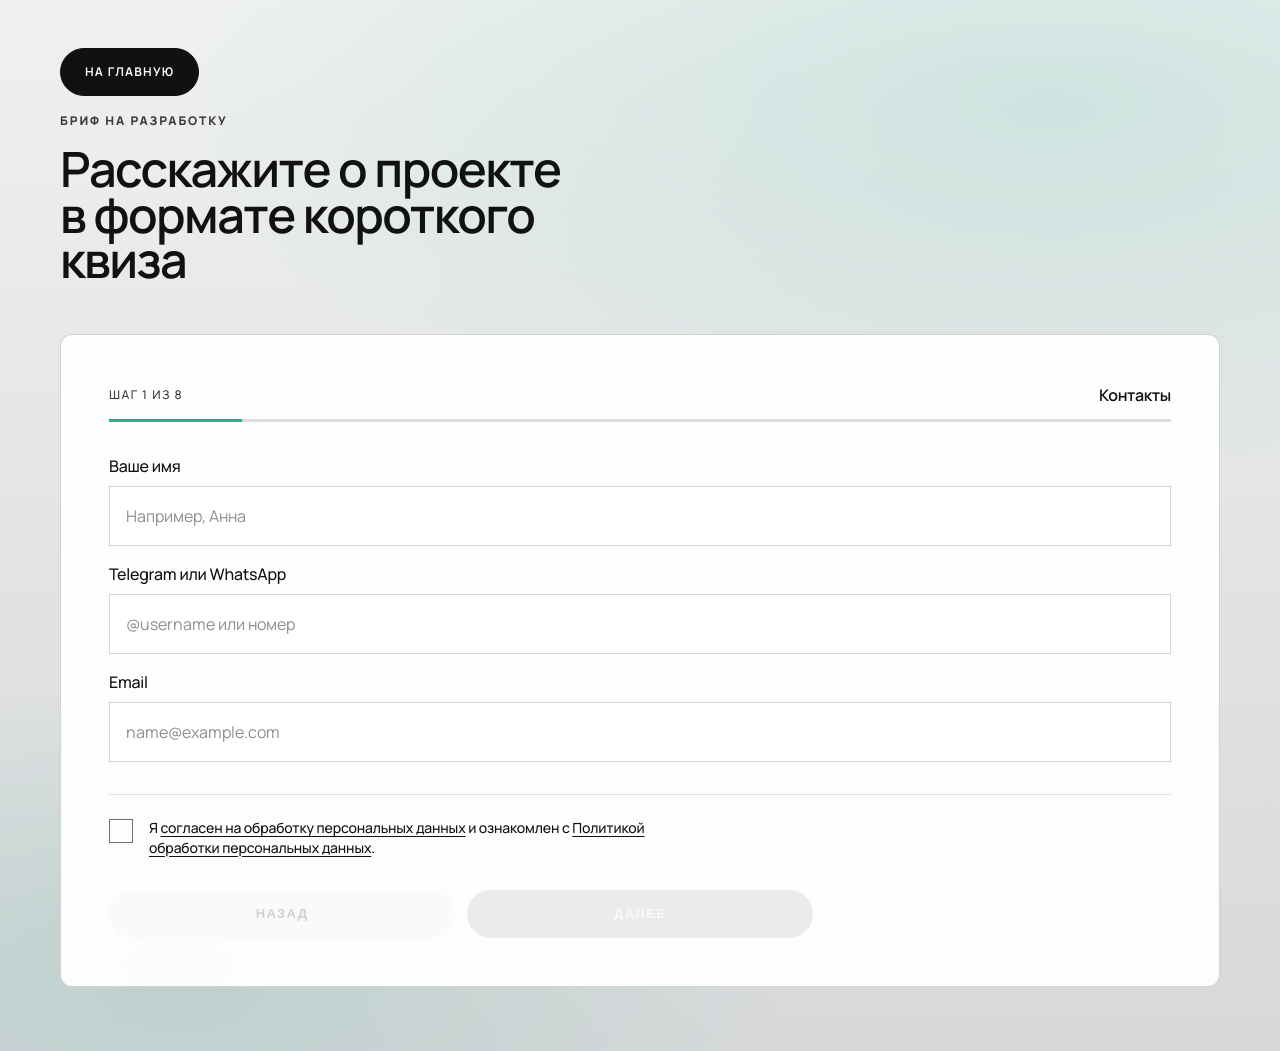
==== commit 23423597: "Refine portfolio layout and quiz flow" ====
--- a/brief/index.html
+++ b/brief/index.html
@@ -246,5 +246,6 @@
     </main>
 
     <script src="./brief.js"></script>
+    <script src="../typography.js"></script>
   </body>
 </html>
--- a/brief/brief.css
+++ b/brief/brief.css
@@ -147,6 +147,14 @@
   letter-spacing: var(--section-title-tracking);
   font-weight: var(--section-title-weight);
   text-transform: none;
+}
+
+.brief-quiz.is-followup-step .quiz-head {
+  gap: var(--space-3);
+}
+
+.brief-quiz.is-followup-step .quiz-head h1 {
+  display: none;
 }
 
 .quiz-card {
@@ -370,8 +378,9 @@
 .quiz-choice-meta {
   color: var(--ink-soft);
   font-size: var(--fs-1);
-  letter-spacing: 0.1em;
-  text-transform: uppercase;
+  letter-spacing: -0.01em;
+  text-transform: none;
+  line-height: 1.35;
 }
 
 .quiz-choice:last-child {
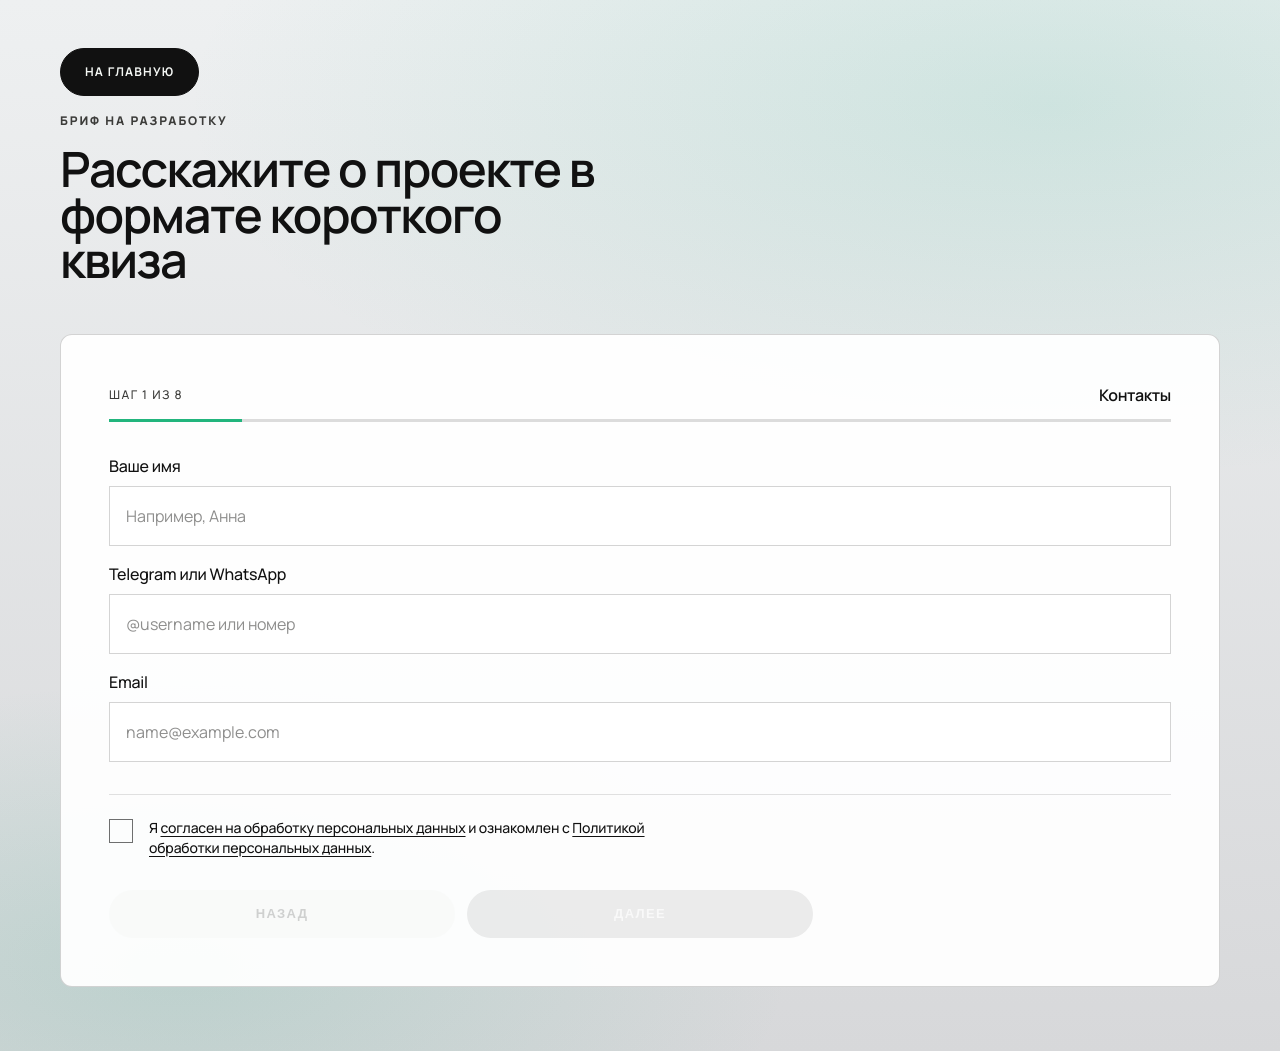
==== commit 6fde4e53: "Refine responsive portfolio layout" ====
--- a/brief/index.html
+++ b/brief/index.html
@@ -246,6 +246,5 @@
     </main>
 
     <script src="./brief.js"></script>
-    <script src="../typography.js"></script>
   </body>
 </html>
